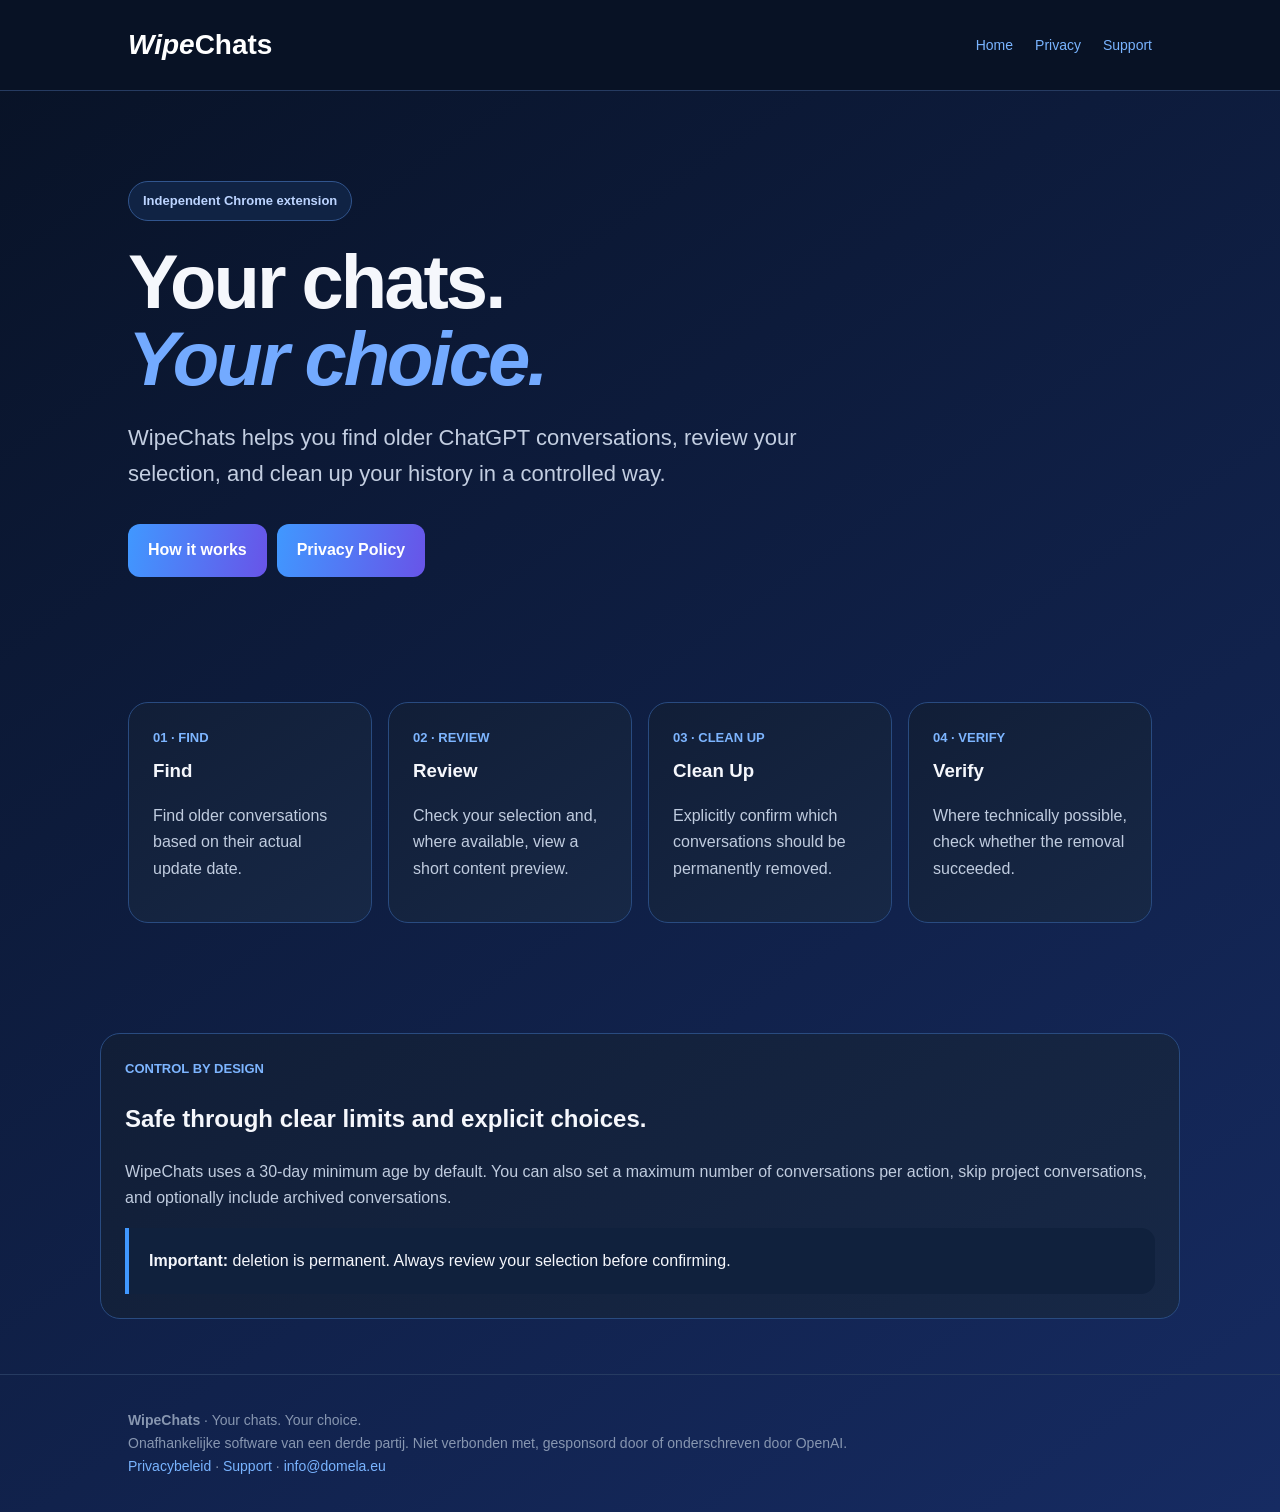
==== index.html @ 80750d92 "Add files via upload" ====
<!doctype html><html lang="nl"><head><meta charset="utf-8"><meta name="viewport" content="width=device-width,initial-scale=1"><title>Home — WipeChats</title><meta name="description" content="WipeChats — je ChatGPT-gesprekken vinden, beoordelen en gecontroleerd opruimen."><link rel="stylesheet" href="/assets/style.css"></head><body><header class="nav"><div class="container nav-inner"><a class="logo" href="/"><i>Wipe</i>Chats</a><nav class="navlinks"><a href="/">Home</a><a href="/privacy/">Privacy</a><a href="/support/">Support</a></nav></div></header><main><section class="hero"><div class="container"><div class="badge">Independent Chrome extension</div><h1>Your chats.<br><span>Your choice.</span></h1><p class="lead">WipeChats helps you find older ChatGPT conversations, review your selection, and clean up your history in a controlled way.</p><a class="btn" href="#workflow">How it works</a><a class="btn" href="/privacy/">Privacy Policy</a></div></section><section id="workflow" class="section"><div class="container"><div class="grid"><div class="card"><div class="num">01 · FIND</div><h3>Find</h3><p>Find older conversations based on their actual update date.</p></div><div class="card"><div class="num">02 · REVIEW</div><h3>Review</h3><p>Check your selection and, where available, view a short content preview.</p></div><div class="card"><div class="num">03 · CLEAN UP</div><h3>Clean Up</h3><p>Explicitly confirm which conversations should be permanently removed.</p></div><div class="card"><div class="num">04 · VERIFY</div><h3>Verify</h3><p>Where technically possible, check whether the removal succeeded.</p></div></div></div></section><section class="section"><div class="container card"><div class="num">CONTROL BY DESIGN</div><h2>Safe through clear limits and explicit choices.</h2><p>WipeChats uses a 30-day minimum age by default. You can also set a maximum number of conversations per action, skip project conversations, and optionally include archived conversations.</p><div class="notice"><strong>Important:</strong> deletion is permanent. Always review your selection before confirming.</div></div></section></main><footer><div class="container"><strong>WipeChats</strong> · Your chats. Your choice.<br>Onafhankelijke software van een derde partij. Niet verbonden met, gesponsord door of onderschreven door OpenAI.<br><a href="/privacy/">Privacybeleid</a> · <a href="/support/">Support</a> · <a href="mailto:info@domela.eu">info@domela.eu</a></div></footer></body></html>
---- assets/style.css ----
*{box-sizing:border-box}body{margin:0;font-family:-apple-system,BlinkMacSystemFont,"Segoe UI",Arial,sans-serif;color:#f5f7fc;background:linear-gradient(145deg,#081225,#162b62);line-height:1.65}a{color:#79b4ff;text-decoration:none}.container{max-width:1080px;margin:auto;padding:0 28px}.nav{padding:22px 0;border-bottom:1px solid #263b61;background:#081225}.nav-inner{display:flex;justify-content:space-between;align-items:center}.logo{font-size:28px;font-weight:800;color:white}.logo i{font-style:italic}.navlinks{display:flex;gap:22px;font-size:14px}.hero{padding:90px 0 70px}.badge{display:inline-block;padding:8px 14px;border:1px solid #31558e;border-radius:99px;background:#102344;color:#bcd4ff;font-size:13px;font-weight:700}h1{font-size:clamp(44px,7vw,76px);line-height:1.02;letter-spacing:-3px;margin:22px 0}h1 span{font-style:italic;color:#73aaff}.lead{font-size:22px;color:#c3cee1;max-width:760px}.btn{display:inline-block;padding:13px 20px;border-radius:12px;font-weight:800;background:linear-gradient(100deg,#4098ff,#6854e8);color:white;margin:10px 10px 0 0}.section{padding:55px 0}.grid{display:grid;grid-template-columns:repeat(4,1fr);gap:16px}.card{background:linear-gradient(145deg,#111e37,#172846);border:1px solid #294b80;border-radius:20px;padding:24px}.card h3{margin:8px 0}.card p,.prose p,.prose li{color:#c0ccdf}.num{font-size:13px;font-weight:900;color:#7db5ff}.notice{border-left:4px solid #4098ff;background:#10213d;padding:20px;border-radius:0 14px 14px 0}.prose{padding:60px 0 80px;max-width:900px}.prose h1{font-size:52px}.prose h2{margin-top:42px}.prose h3{margin-top:28px}.meta{color:#8494ae;font-size:14px}footer{border-top:1px solid #263b61;padding:34px 0;color:#8796b0;font-size:14px}@media(max-width:800px){.grid{grid-template-columns:1fr 1fr}.nav-inner{align-items:flex-start;gap:15px;flex-direction:column}}@media(max-width:520px){.grid{grid-template-columns:1fr}}
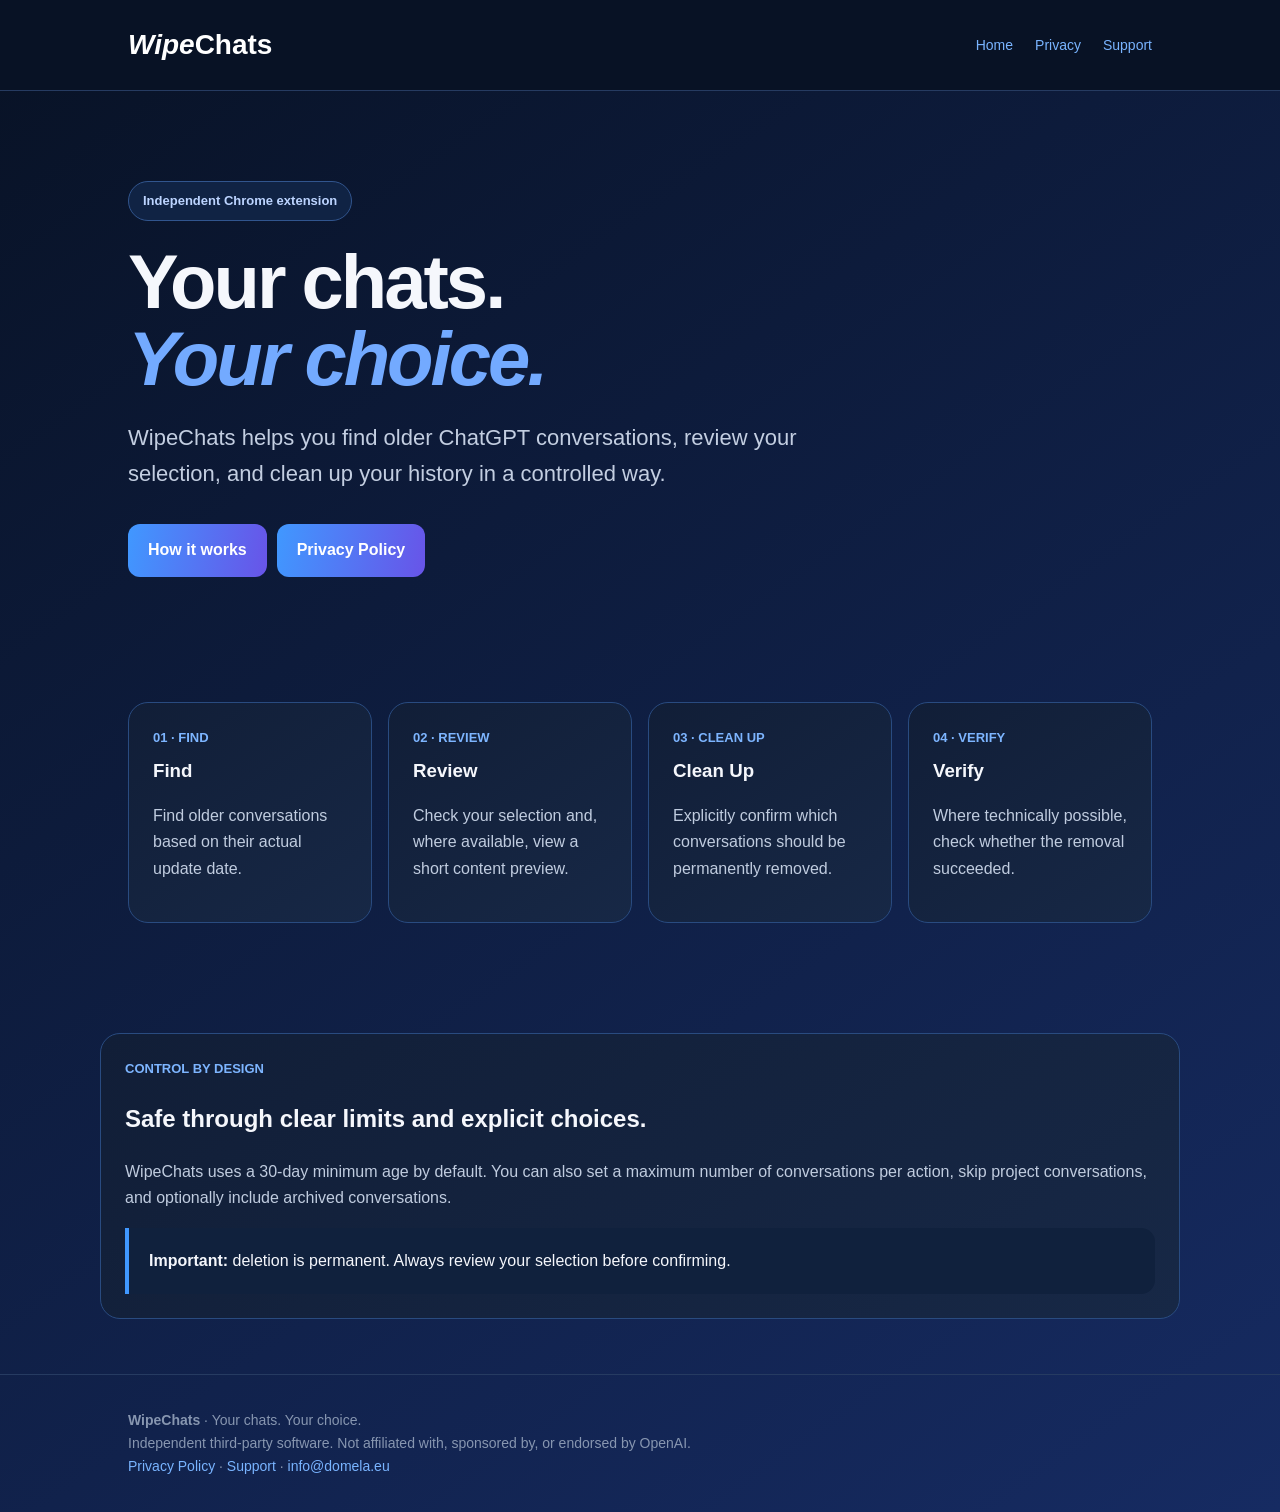
==== commit 4ff0a936: "Add files via upload" ====
--- a/index.html
+++ b/index.html
@@ -1 +1 @@
-<!doctype html><html lang="nl"><head><meta charset="utf-8"><meta name="viewport" content="width=device-width,initial-scale=1"><title>Home — WipeChats</title><meta name="description" content="WipeChats — je ChatGPT-gesprekken vinden, beoordelen en gecontroleerd opruimen."><link rel="stylesheet" href="/assets/style.css"></head><body><header class="nav"><div class="container nav-inner"><a class="logo" href="/"><i>Wipe</i>Chats</a><nav class="navlinks"><a href="/">Home</a><a href="/privacy/">Privacy</a><a href="/support/">Support</a></nav></div></header><main><section class="hero"><div class="container"><div class="badge">Independent Chrome extension</div><h1>Your chats.<br><span>Your choice.</span></h1><p class="lead">WipeChats helps you find older ChatGPT conversations, review your selection, and clean up your history in a controlled way.</p><a class="btn" href="#workflow">How it works</a><a class="btn" href="/privacy/">Privacy Policy</a></div></section><section id="workflow" class="section"><div class="container"><div class="grid"><div class="card"><div class="num">01 · FIND</div><h3>Find</h3><p>Find older conversations based on their actual update date.</p></div><div class="card"><div class="num">02 · REVIEW</div><h3>Review</h3><p>Check your selection and, where available, view a short content preview.</p></div><div class="card"><div class="num">03 · CLEAN UP</div><h3>Clean Up</h3><p>Explicitly confirm which conversations should be permanently removed.</p></div><div class="card"><div class="num">04 · VERIFY</div><h3>Verify</h3><p>Where technically possible, check whether the removal succeeded.</p></div></div></div></section><section class="section"><div class="container card"><div class="num">CONTROL BY DESIGN</div><h2>Safe through clear limits and explicit choices.</h2><p>WipeChats uses a 30-day minimum age by default. You can also set a maximum number of conversations per action, skip project conversations, and optionally include archived conversations.</p><div class="notice"><strong>Important:</strong> deletion is permanent. Always review your selection before confirming.</div></div></section></main><footer><div class="container"><strong>WipeChats</strong> · Your chats. Your choice.<br>Onafhankelijke software van een derde partij. Niet verbonden met, gesponsord door of onderschreven door OpenAI.<br><a href="/privacy/">Privacybeleid</a> · <a href="/support/">Support</a> · <a href="mailto:info@domela.eu">info@domela.eu</a></div></footer></body></html>+<!doctype html><html lang="en"><head><meta charset="utf-8"><meta name="viewport" content="width=device-width,initial-scale=1"><title>Home — WipeChats</title><meta name="description" content="WipeChats — je ChatGPT-gesprekken vinden, beoordelen en gecontroleerd opruimen."><link rel="stylesheet" href="assets/style.css"></head><body><header class="nav"><div class="container nav-inner"><a class="logo" href=""><i>Wipe</i>Chats</a><nav class="navlinks"><a href="">Home</a><a href="privacy/">Privacy</a><a href="support/">Support</a></nav></div></header><main><section class="hero"><div class="container"><div class="badge">Independent Chrome extension</div><h1>Your chats.<br><span>Your choice.</span></h1><p class="lead">WipeChats helps you find older ChatGPT conversations, review your selection, and clean up your history in a controlled way.</p><a class="btn" href="#workflow">How it works</a><a class="btn" href="privacy/">Privacy Policy</a></div></section><section id="workflow" class="section"><div class="container"><div class="grid"><div class="card"><div class="num">01 · FIND</div><h3>Find</h3><p>Find older conversations based on their actual update date.</p></div><div class="card"><div class="num">02 · REVIEW</div><h3>Review</h3><p>Check your selection and, where available, view a short content preview.</p></div><div class="card"><div class="num">03 · CLEAN UP</div><h3>Clean Up</h3><p>Explicitly confirm which conversations should be permanently removed.</p></div><div class="card"><div class="num">04 · VERIFY</div><h3>Verify</h3><p>Where technically possible, check whether the removal succeeded.</p></div></div></div></section><section class="section"><div class="container card"><div class="num">CONTROL BY DESIGN</div><h2>Safe through clear limits and explicit choices.</h2><p>WipeChats uses a 30-day minimum age by default. You can also set a maximum number of conversations per action, skip project conversations, and optionally include archived conversations.</p><div class="notice"><strong>Important:</strong> deletion is permanent. Always review your selection before confirming.</div></div></section></main><footer><div class="container"><strong>WipeChats</strong> · Your chats. Your choice.<br>Independent third-party software. Not affiliated with, sponsored by, or endorsed by OpenAI.<br><a href="privacy/">Privacy Policy</a> · <a href="support/">Support</a> · <a href="mailto:info@domela.eu">info@domela.eu</a></div></footer></body></html>
